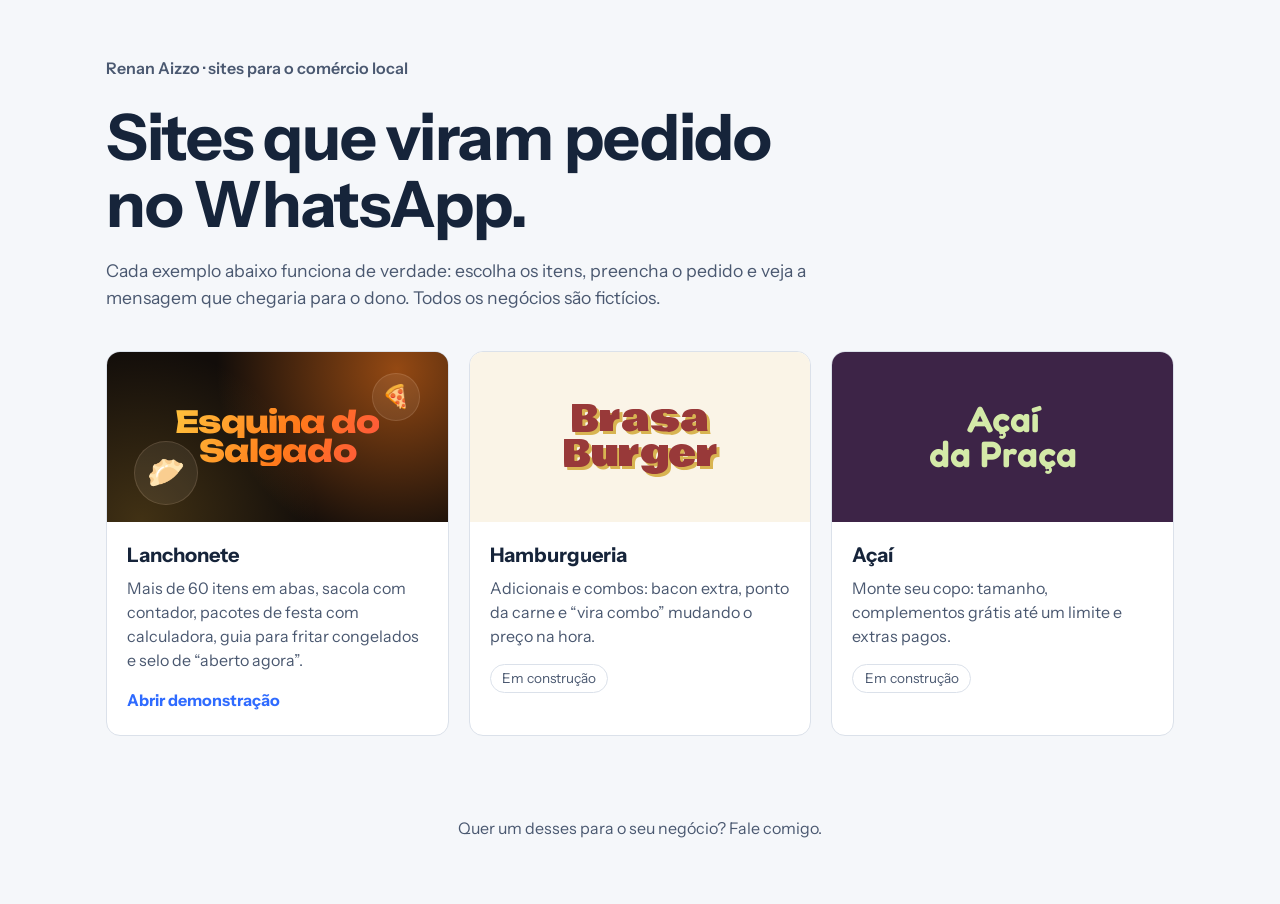
==== index.html @ 46c60963 "Vitrine: cartão da lanchonete com o visual novo; hamburgueria em outras cores A miniatura da lanchon" ====
<!DOCTYPE html>
<html lang="pt-BR">
<head>
  <meta charset="UTF-8">
  <meta name="viewport" content="width=device-width, initial-scale=1">
  <title>Vitrine · Sites para o comércio local</title>
  <meta name="description" content="Exemplos de sites com pedido pelo WhatsApp para lanchonetes, hamburguerias e açaís.">

  <link rel="preconnect" href="https://fonts.googleapis.com">
  <link rel="preconnect" href="https://fonts.gstatic.com" crossorigin>
  <!-- Instrument Sans para a vitrine; as outras só aparecem nas miniaturas das demos -->
  <link href="https://fonts.googleapis.com/css2?family=Instrument+Sans:wght@400;600;700&family=Unbounded:wght@800&family=Bowlby+One&family=Fredoka:wght@600&display=swap" rel="stylesheet">

  <link rel="stylesheet" href="css/vitrine.css">
</head>
<body>

  <header class="topo">
    <p class="topo__marca">Renan Aizzo · sites para o comércio local</p>
    <h1 class="topo__titulo">Sites que viram pedido no WhatsApp.</h1>
    <p class="topo__texto">
      Cada exemplo abaixo funciona de verdade: escolha os itens, preencha o pedido e veja
      a mensagem que chegaria para o dono. Todos os negócios são fictícios.
    </p>
  </header>

  <main class="vitrine">
    <ul class="vitrine__lista">

      <!-- CARTÃO 1: pronto -->
      <li class="cartao">
        <a class="cartao__link" href="demos/lanchonete/index.html">
          <!-- Miniatura: um "pedacinho" do topo da demo (fundo escuro, luz laranja, bolhas com emoji) -->
          <div class="miniatura miniatura--lanchonete" aria-hidden="true">
            <span class="miniatura__nome">Esquina do<br>Salgado</span>
            <span class="miniatura__bolha miniatura__bolha--1">🥟</span>
            <span class="miniatura__bolha miniatura__bolha--2">🍕</span>
          </div>
          <div class="cartao__texto">
            <h2>Lanchonete</h2>
            <p>Mais de 60 itens em abas, sacola com contador, pacotes de festa com calculadora, guia para fritar congelados e selo de “aberto agora”.</p>
            <span class="cartao__acao">Abrir demonstração</span>
          </div>
        </a>
      </li>

      <!-- CARTÃO 2: próximo -->
      <li class="cartao cartao--em-breve">
        <div class="miniatura miniatura--hamburgueria" aria-hidden="true">
          <span class="miniatura__nome">Brasa<br>Burger</span>
        </div>
        <div class="cartao__texto">
          <h2>Hamburgueria</h2>
          <p>Adicionais e combos: bacon extra, ponto da carne e “vira combo” mudando o preço na hora.</p>
          <span class="cartao__selo">Em construção</span>
        </div>
      </li>

      <!-- CARTÃO 3: depois -->
      <li class="cartao cartao--em-breve">
        <div class="miniatura miniatura--acai" aria-hidden="true">
          <span class="miniatura__nome">Açaí<br>da Praça</span>
        </div>
        <div class="cartao__texto">
          <h2>Açaí</h2>
          <p>Monte seu copo: tamanho, complementos grátis até um limite e extras pagos.</p>
          <span class="cartao__selo">Em construção</span>
        </div>
      </li>

    </ul>
  </main>

  <footer class="rodape">
    <p>Quer um desses para o seu negócio? <!-- TROQUE: seu contato quando for publicar --> Fale comigo.</p>
  </footer>

</body>
</html>
---- css/vitrine.css ----
/*
  vitrine.css — APARÊNCIA DA VITRINE
  A vitrine é discreta de propósito: quem tem que brilhar são as demos.
*/

:root {
  --marinho: #16243a;
  --marinho-suave: #4a5870;
  --fundo: #f5f7fa;
  --branco: #ffffff;
  --borda: #dbe1ea;
  --destaque: #2f6bff;
  --fonte: "Instrument Sans", system-ui, sans-serif;
}

*, *::before, *::after { box-sizing: border-box; }

body {
  margin: 0;
  font-family: var(--fonte);
  line-height: 1.5;
  color: var(--marinho);
  background: var(--fundo);
}

:focus-visible { outline: 3px solid var(--destaque); outline-offset: 3px; }

/* ---------- Topo ---------- */
.topo {
  max-width: 1100px;
  margin: 0 auto;
  padding: 3.5rem 1rem 2.5rem;
}
.topo__marca { margin: 0 0 1.5rem; font-weight: 600; color: var(--marinho-suave); }
.topo__titulo {
  margin: 0;
  max-width: 16ch;              /* quebra o título em linhas curtas */
  font-size: clamp(2.2rem, 7vw, 4rem);
  font-weight: 700;
  line-height: 1.05;
  letter-spacing: -0.02em;
}
.topo__texto { max-width: 60ch; margin: 1.25rem 0 0; font-size: 1.1rem; color: var(--marinho-suave); }

/* ---------- Lista de cartões ---------- */
.vitrine { max-width: 1100px; margin: 0 auto; padding: 0 1rem 3rem; }
.vitrine__lista {
  list-style: none; margin: 0; padding: 0;
  display: grid;
  gap: 1.25rem;
  /* Quantas colunas couberem, cada uma com no mínimo 280px */
  grid-template-columns: repeat(auto-fill, minmax(280px, 1fr));
}

.cartao {
  background: var(--branco);
  border: 1px solid var(--borda);
  border-radius: 14px;
  overflow: hidden;
}
.cartao__link { display: block; color: inherit; text-decoration: none; height: 100%; }
.cartao__link:hover .cartao__acao { text-decoration: underline; }
.cartao__texto { padding: 1.1rem 1.25rem 1.4rem; }
.cartao__texto h2 { margin: 0 0 0.4rem; font-size: 1.25rem; }
.cartao__texto p { margin: 0 0 1rem; color: var(--marinho-suave); }
.cartao__acao { font-weight: 700; color: var(--destaque); }
.cartao__selo {
  display: inline-block;
  padding: 0.2rem 0.7rem;
  border: 1px solid var(--borda);
  border-radius: 999px;
  font-size: 0.85rem;
  color: var(--marinho-suave);
}
.cartao--em-breve .miniatura { filter: saturate(0.55); }

/* ---------- Miniaturas: cada uma usa a identidade da sua demo ---------- */
.miniatura {
  height: 170px;
  display: grid;
  place-items: center;
  text-align: center;
}
.miniatura__nome { font-size: 2.3rem; line-height: 0.95; }

/* Lanchonete: tema escuro "brasa" (mesmas cores da demo) */
.miniatura--lanchonete {
  position: relative;
  overflow: hidden;
  background:
    radial-gradient(circle at 85% 10%, rgba(255, 122, 26, 0.55), transparent 55%),
    radial-gradient(circle at 10% 100%, rgba(255, 194, 61, 0.2), transparent 50%),
    #120d0a;
}
.miniatura--lanchonete .miniatura__nome {
  position: relative;
  z-index: 1;
  font-family: "Unbounded", sans-serif;
  font-weight: 800;
  font-size: 1.9rem;
  letter-spacing: -0.03em;
  /* Texto pintado com degradê */
  background: linear-gradient(120deg, #ffc23d, #ff7a1a 55%, #ff5440);
  -webkit-background-clip: text;
  background-clip: text;
  color: transparent;
}
.miniatura__bolha {
  position: absolute;
  display: grid;
  place-items: center;
  border-radius: 50%;
  background: rgba(255, 236, 220, 0.08);
  border: 1px solid rgba(255, 214, 180, 0.15);
}
.miniatura__bolha--1 { width: 64px; height: 64px; font-size: 1.9rem; left: 8%; bottom: 10%; }
.miniatura__bolha--2 { width: 48px; height: 48px; font-size: 1.4rem; right: 8%; top: 12%; }

/* Hamburgueria: claro, vermelho e mostarda (estilo "diner"), para não repetir o escuro/laranja da lanchonete */
.miniatura--hamburgueria {
  background: #fff4dc;
}
.miniatura--hamburgueria .miniatura__nome {
  font-family: "Bowlby One", sans-serif;
  color: #d62828;
  text-shadow: 3px 3px 0 #f4b400;
}

.miniatura--acai {
  background: #4b1d5e;
}
.miniatura--acai .miniatura__nome {
  font-family: "Fredoka", sans-serif;
  font-weight: 600;
  color: #c9f27a;
}

.rodape { padding: 1rem 1rem 3rem; text-align: center; color: var(--marinho-suave); }
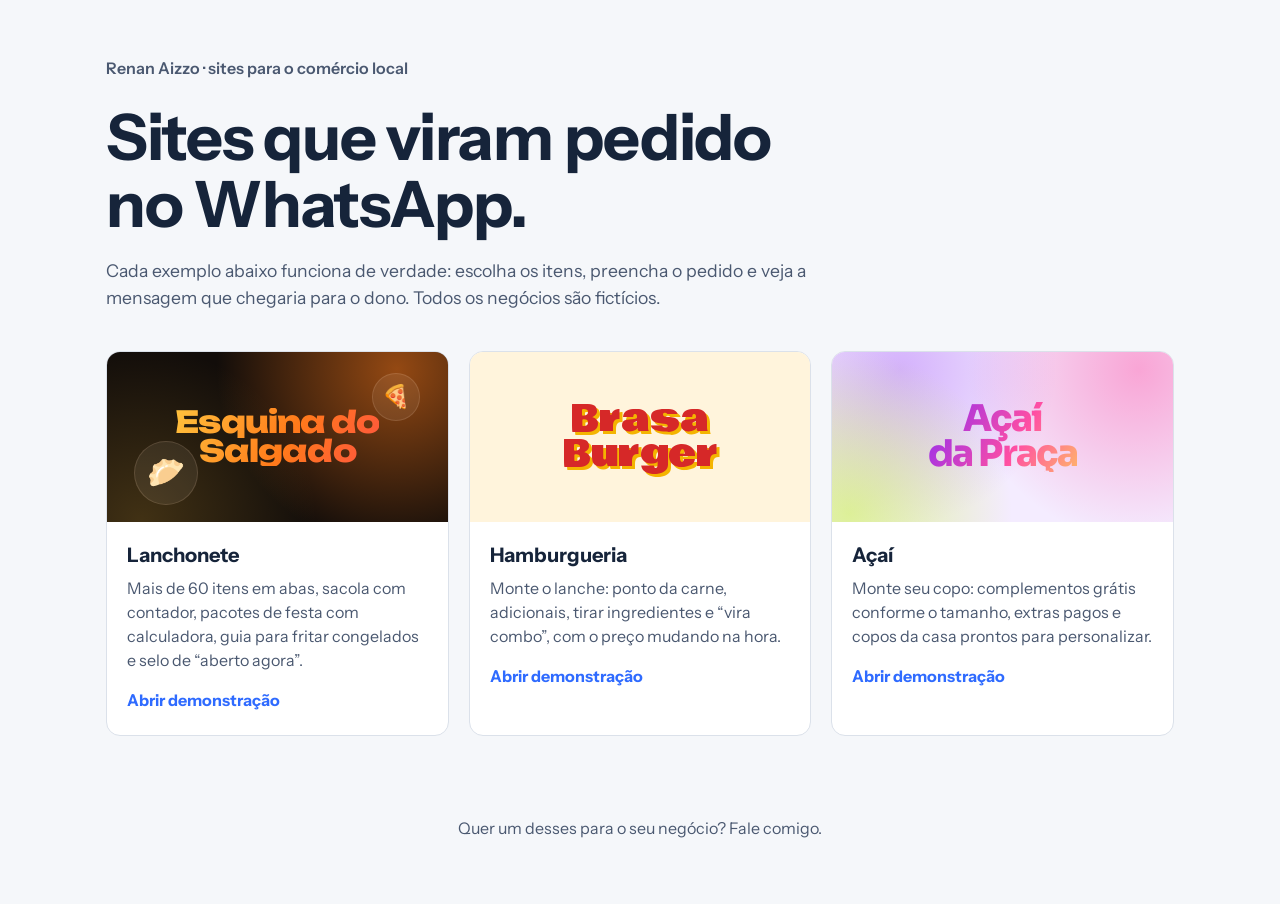
==== commit a233cfb9: "Vitrine: hamburgueria e açaí publicados nos cartões; README e CLAUDE.md atualizados Co-Authored-By: " ====
--- a/index.html
+++ b/index.html
@@ -9,7 +9,7 @@
   <link rel="preconnect" href="https://fonts.googleapis.com">
   <link rel="preconnect" href="https://fonts.gstatic.com" crossorigin>
   <!-- Instrument Sans para a vitrine; as outras só aparecem nas miniaturas das demos -->
-  <link href="https://fonts.googleapis.com/css2?family=Instrument+Sans:wght@400;600;700&family=Unbounded:wght@800&family=Bowlby+One&family=Fredoka:wght@600&display=swap" rel="stylesheet">
+  <link href="https://fonts.googleapis.com/css2?family=Instrument+Sans:wght@400;600;700&family=Unbounded:wght@800&family=Bowlby+One&family=Sora:wght@800&display=swap" rel="stylesheet">
 
   <link rel="stylesheet" href="css/vitrine.css">
 </head>
@@ -44,28 +44,32 @@
         </a>
       </li>
 
-      <!-- CARTÃO 2: próximo -->
-      <li class="cartao cartao--em-breve">
-        <div class="miniatura miniatura--hamburgueria" aria-hidden="true">
-          <span class="miniatura__nome">Brasa<br>Burger</span>
-        </div>
-        <div class="cartao__texto">
-          <h2>Hamburgueria</h2>
-          <p>Adicionais e combos: bacon extra, ponto da carne e “vira combo” mudando o preço na hora.</p>
-          <span class="cartao__selo">Em construção</span>
-        </div>
+      <!-- CARTÃO 2 -->
+      <li class="cartao">
+        <a class="cartao__link" href="demos/hamburgueria/index.html">
+          <div class="miniatura miniatura--hamburgueria" aria-hidden="true">
+            <span class="miniatura__nome">Brasa<br>Burger</span>
+          </div>
+          <div class="cartao__texto">
+            <h2>Hamburgueria</h2>
+            <p>Monte o lanche: ponto da carne, adicionais, tirar ingredientes e “vira combo”, com o preço mudando na hora.</p>
+            <span class="cartao__acao">Abrir demonstração</span>
+          </div>
+        </a>
       </li>
 
-      <!-- CARTÃO 3: depois -->
-      <li class="cartao cartao--em-breve">
-        <div class="miniatura miniatura--acai" aria-hidden="true">
-          <span class="miniatura__nome">Açaí<br>da Praça</span>
-        </div>
-        <div class="cartao__texto">
-          <h2>Açaí</h2>
-          <p>Monte seu copo: tamanho, complementos grátis até um limite e extras pagos.</p>
-          <span class="cartao__selo">Em construção</span>
-        </div>
+      <!-- CARTÃO 3 -->
+      <li class="cartao">
+        <a class="cartao__link" href="demos/acai/index.html">
+          <div class="miniatura miniatura--acai" aria-hidden="true">
+            <span class="miniatura__nome">Açaí<br>da Praça</span>
+          </div>
+          <div class="cartao__texto">
+            <h2>Açaí</h2>
+            <p>Monte seu copo: complementos grátis conforme o tamanho, extras pagos e copos da casa prontos para personalizar.</p>
+            <span class="cartao__acao">Abrir demonstração</span>
+          </div>
+        </a>
       </li>
 
     </ul>
--- a/css/vitrine.css
+++ b/css/vitrine.css
@@ -126,13 +126,22 @@
   text-shadow: 3px 3px 0 #f4b400;
 }
 
+/* Açaí: claro "holográfico" (mesmas cores da demo) */
 .miniatura--acai {
-  background: #4b1d5e;
+  background:
+    radial-gradient(circle at 90% 10%, rgba(255, 79, 163, 0.45), transparent 50%),
+    radial-gradient(circle at 5% 95%, rgba(198, 244, 50, 0.5), transparent 45%),
+    radial-gradient(circle at 20% 10%, rgba(139, 44, 245, 0.3), transparent 50%),
+    #f4ecff;
 }
 .miniatura--acai .miniatura__nome {
-  font-family: "Fredoka", sans-serif;
-  font-weight: 600;
-  color: #c9f27a;
+  font-family: "Sora", sans-serif;
+  font-weight: 800;
+  letter-spacing: -0.05em;
+  background: linear-gradient(120deg, #8b2cf5, #ff4fa3 60%, #ffb36b);
+  -webkit-background-clip: text;
+  background-clip: text;
+  color: transparent;
 }
 
 .rodape { padding: 1rem 1rem 3rem; text-align: center; color: var(--marinho-suave); }
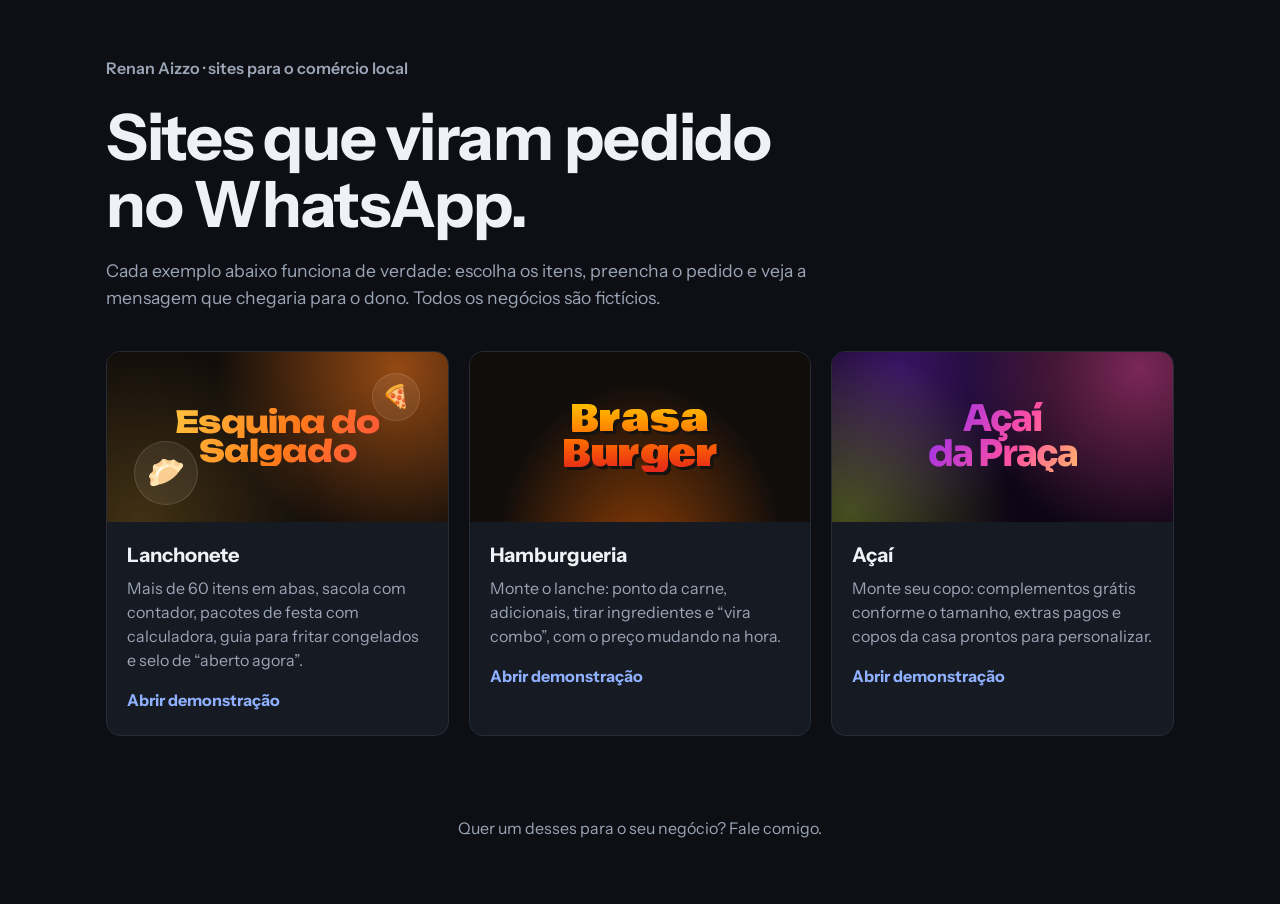
==== commit bcfabc00: "Pronto para compartilhar: prévias de link, ícones, volta à vitrine e correção no celular - Open Grap" ====
--- a/index.html
+++ b/index.html
@@ -5,6 +5,20 @@
   <meta name="viewport" content="width=device-width, initial-scale=1">
   <title>Vitrine · Sites para o comércio local</title>
   <meta name="description" content="Exemplos de sites com pedido pelo WhatsApp para lanchonetes, hamburguerias e açaís.">
+
+  <!-- PRÉVIA DO LINK (Open Graph): o que aparece ao colar o link no WhatsApp/redes.
+       A imagem precisa de endereço COMPLETO, porque quem busca é o WhatsApp, de fora. -->
+  <meta property="og:type" content="website">
+  <meta property="og:title" content="Sites que viram pedido no WhatsApp">
+  <meta property="og:description" content="Três exemplos funcionando: lanchonete, hamburgueria e açaí. Escolha, monte o pedido e veja a mensagem pronta.">
+  <meta property="og:image" content="https://renanvibecoding-star.github.io/vitrine/img/previa-vitrine.jpg">
+  <meta property="og:image:width" content="1200">
+  <meta property="og:image:height" content="630">
+  <meta property="og:url" content="https://renanvibecoding-star.github.io/vitrine/">
+  <meta name="twitter:card" content="summary_large_image">
+  <meta name="theme-color" content="#0d0f14">
+  <!-- Ícone da aba: um emoji dentro de um SVG, sem precisar de arquivo de imagem -->
+  <link rel="icon" href="data:image/svg+xml,<svg xmlns='http://www.w3.org/2000/svg' viewBox='0 0 100 100'><text y='.9em' font-size='90'>🛍️</text></svg>">
 
   <link rel="preconnect" href="https://fonts.googleapis.com">
   <link rel="preconnect" href="https://fonts.gstatic.com" crossorigin>
--- a/css/vitrine.css
+++ b/css/vitrine.css
@@ -1,16 +1,19 @@
 /*
   vitrine.css — APARÊNCIA DA VITRINE
   A vitrine é discreta de propósito: quem tem que brilhar são as demos.
+  Tema escuro em GRAFITE neutro (sem cor própria), para não competir com as miniaturas.
+  Os nomes das variáveis vêm da versão clara; os valores agora são do tema escuro.
 */
 
 :root {
-  --marinho: #16243a;
-  --marinho-suave: #4a5870;
-  --fundo: #f5f7fa;
-  --branco: #ffffff;
-  --borda: #dbe1ea;
-  --destaque: #2f6bff;
+  --marinho: #eef1f6;          /* texto principal (claro) */
+  --marinho-suave: #9ba5b6;
+  --fundo: #0d0f14;            /* grafite quase preto */
+  --branco: #161a22;           /* fundo dos cartões */
+  --borda: #262c38;
+  --destaque: #8fb0ff;         /* azul claro: lê bem no escuro */
   --fonte: "Instrument Sans", system-ui, sans-serif;
+  color-scheme: dark;
 }
 
 *, *::before, *::after { box-sizing: border-box; }
@@ -57,7 +60,10 @@
   border: 1px solid var(--borda);
   border-radius: 14px;
   overflow: hidden;
+  transition: transform 0.2s, border-color 0.2s;
 }
+/* O cartão sobe um pouco ao passar o mouse (só os que são link) */
+.cartao:has(.cartao__link:hover) { transform: translateY(-4px); border-color: #3a4252; }
 .cartao__link { display: block; color: inherit; text-decoration: none; height: 100%; }
 .cartao__link:hover .cartao__acao { text-decoration: underline; }
 .cartao__texto { padding: 1.1rem 1.25rem 1.4rem; }
@@ -116,23 +122,30 @@
 .miniatura__bolha--1 { width: 64px; height: 64px; font-size: 1.9rem; left: 8%; bottom: 10%; }
 .miniatura__bolha--2 { width: 48px; height: 48px; font-size: 1.4rem; right: 8%; top: 12%; }
 
-/* Hamburgueria: claro, vermelho e mostarda (estilo "diner"), para não repetir o escuro/laranja da lanchonete */
+/* Hamburgueria: carvão com letras de fogo e brilho de brasa embaixo */
 .miniatura--hamburgueria {
-  background: #fff4dc;
+  background:
+    radial-gradient(ellipse at 50% 120%, rgba(255, 106, 0, 0.5), transparent 60%),
+    #110d0b;
 }
 .miniatura--hamburgueria .miniatura__nome {
   font-family: "Bowlby One", sans-serif;
-  color: #d62828;
-  text-shadow: 3px 3px 0 #f4b400;
+  /* Letras pintadas com o degradê de fogo; a sombra preta vem do "drop-shadow"
+     (text-shadow cobriria o degradê) */
+  background: linear-gradient(0deg, #e3261b, #ff6a00 45%, #ffc300);
+  -webkit-background-clip: text;
+  background-clip: text;
+  color: transparent;
+  filter: drop-shadow(3px 3px 0 #161210);
 }
 
-/* Açaí: claro "holográfico" (mesmas cores da demo) */
+/* Açaí: roxo escuro "holográfico" (mesmas cores da demo) */
 .miniatura--acai {
   background:
     radial-gradient(circle at 90% 10%, rgba(255, 79, 163, 0.45), transparent 50%),
-    radial-gradient(circle at 5% 95%, rgba(198, 244, 50, 0.5), transparent 45%),
-    radial-gradient(circle at 20% 10%, rgba(139, 44, 245, 0.3), transparent 50%),
-    #f4ecff;
+    radial-gradient(circle at 5% 95%, rgba(198, 244, 50, 0.3), transparent 45%),
+    radial-gradient(circle at 20% 10%, rgba(139, 44, 245, 0.35), transparent 50%),
+    #0e0616;
 }
 .miniatura--acai .miniatura__nome {
   font-family: "Sora", sans-serif;
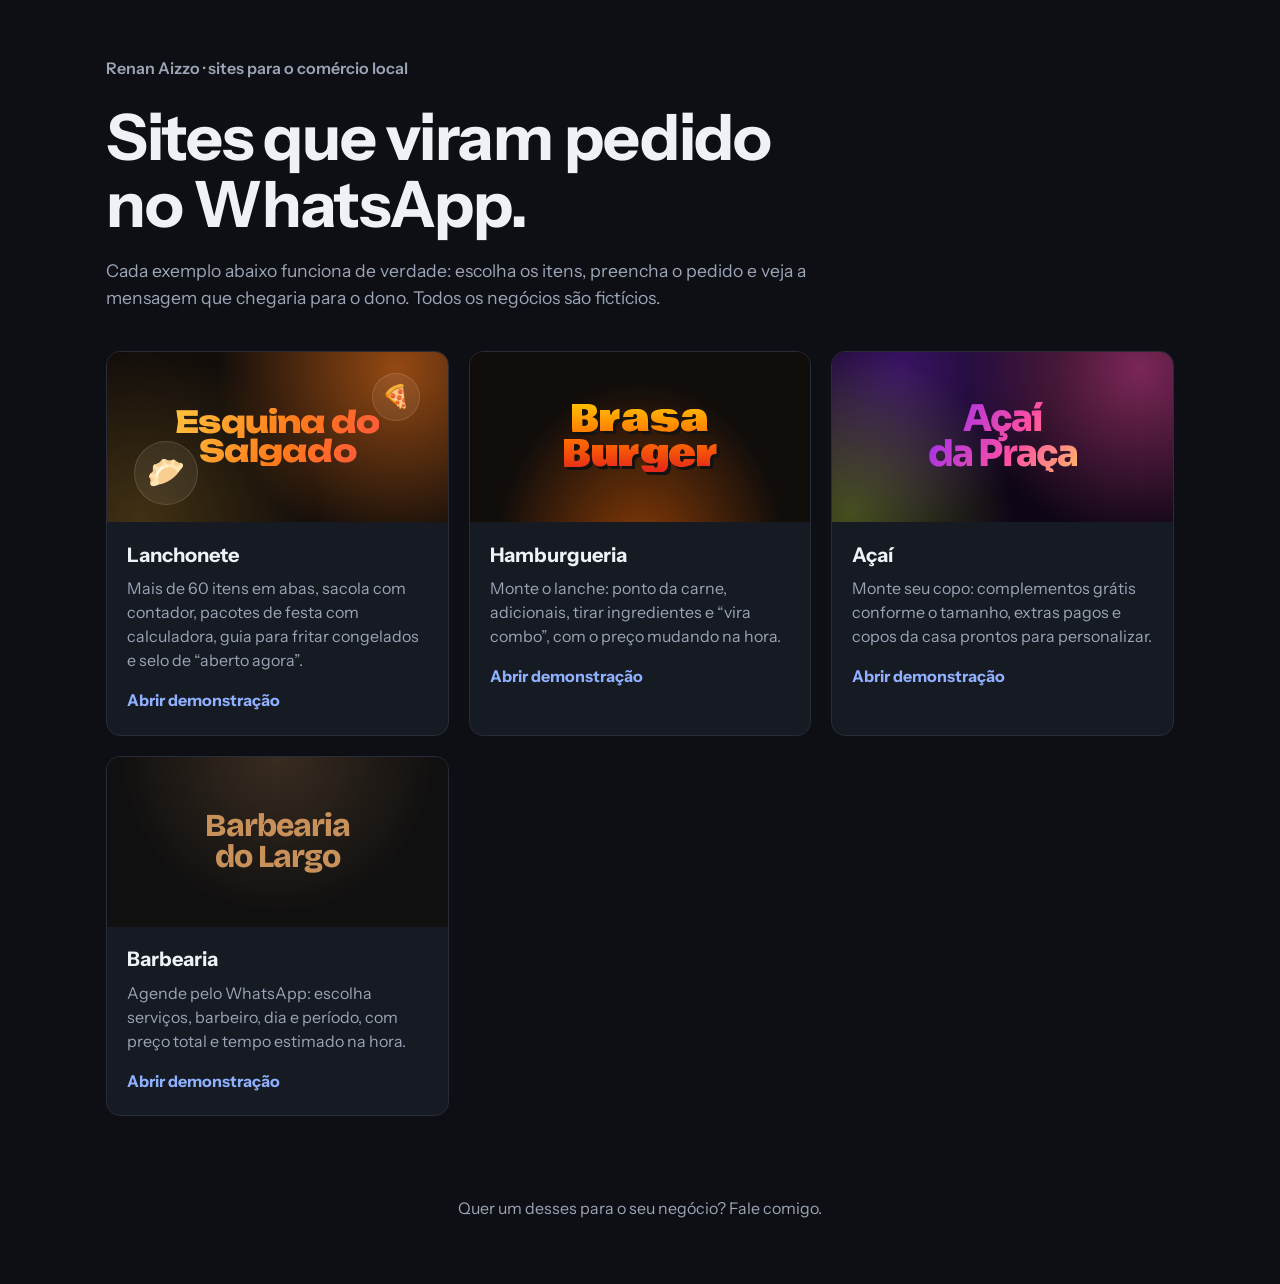
==== commit 6db1baba: "Barbearia: demo de agendamento pelo WhatsApp + 4º cartão na vitrine - Serviços com preço e duração, " ====
--- a/index.html
+++ b/index.html
@@ -4,26 +4,27 @@
   <meta charset="UTF-8">
   <meta name="viewport" content="width=device-width, initial-scale=1">
   <title>Vitrine · Sites para o comércio local</title>
-  <meta name="description" content="Exemplos de sites com pedido pelo WhatsApp para lanchonetes, hamburguerias e açaís.">
+  <meta name="description" content="Exemplos de sites com pedido e agendamento pelo WhatsApp para lanchonetes, hamburguerias, açaís e barbearias.">
 
   <!-- PRÉVIA DO LINK (Open Graph): o que aparece ao colar o link no WhatsApp/redes.
        A imagem precisa de endereço COMPLETO, porque quem busca é o WhatsApp, de fora. -->
+  <meta name="author" content="Renan Aizzo">
+  <meta property="og:site_name" content="Renan Aizzo · sites para o comércio local">
   <meta property="og:type" content="website">
   <meta property="og:title" content="Sites que viram pedido no WhatsApp">
-  <meta property="og:description" content="Três exemplos funcionando: lanchonete, hamburgueria e açaí. Escolha, monte o pedido e veja a mensagem pronta.">
+  <meta property="og:description" content="Quatro exemplos funcionando: lanchonete, hamburgueria, açaí e barbearia. Escolha, monte o pedido ou o agendamento e veja a mensagem pronta.">
   <meta property="og:image" content="https://renanvibecoding-star.github.io/vitrine/img/previa-vitrine.jpg">
   <meta property="og:image:width" content="1200">
   <meta property="og:image:height" content="630">
-  <meta property="og:url" content="https://renanvibecoding-star.github.io/vitrine/">
   <meta name="twitter:card" content="summary_large_image">
   <meta name="theme-color" content="#0d0f14">
-  <!-- Ícone da aba: um emoji dentro de um SVG, sem precisar de arquivo de imagem -->
-  <link rel="icon" href="data:image/svg+xml,<svg xmlns='http://www.w3.org/2000/svg' viewBox='0 0 100 100'><text y='.9em' font-size='90'>🛍️</text></svg>">
+  <!-- Ícone da aba: inicial "R" (Renan Aizzo) num quadrado azul, em SVG, sem emoji -->
+  <link rel="icon" href="data:image/svg+xml,<svg xmlns='http://www.w3.org/2000/svg' viewBox='0 0 32 32'><rect width='32' height='32' rx='7' fill='%238fb0ff'/><text x='16' y='23' font-family='Arial,sans-serif' font-size='20' font-weight='700' text-anchor='middle' fill='%230d0f14'>R</text></svg>">
 
   <link rel="preconnect" href="https://fonts.googleapis.com">
   <link rel="preconnect" href="https://fonts.gstatic.com" crossorigin>
   <!-- Instrument Sans para a vitrine; as outras só aparecem nas miniaturas das demos -->
-  <link href="https://fonts.googleapis.com/css2?family=Instrument+Sans:wght@400;600;700&family=Unbounded:wght@800&family=Bowlby+One&family=Sora:wght@800&display=swap" rel="stylesheet">
+  <link href="https://fonts.googleapis.com/css2?family=Instrument+Sans:wght@400;600;700&family=Unbounded:wght@800&family=Bowlby+One&family=Sora:wght@800&family=Bricolage+Grotesque:opsz,wght@12..96,800&display=swap" rel="stylesheet">
 
   <link rel="stylesheet" href="css/vitrine.css">
 </head>
@@ -86,6 +87,20 @@
         </a>
       </li>
 
+      <!-- CARTÃO 4 -->
+      <li class="cartao">
+        <a class="cartao__link" href="demos/barbearia/index.html">
+          <div class="miniatura miniatura--barbearia" aria-hidden="true">
+            <span class="miniatura__nome">Barbearia<br>do Largo</span>
+          </div>
+          <div class="cartao__texto">
+            <h2>Barbearia</h2>
+            <p>Agende pelo WhatsApp: escolha serviços, barbeiro, dia e período, com preço total e tempo estimado na hora.</p>
+            <span class="cartao__acao">Abrir demonstração</span>
+          </div>
+        </a>
+      </li>
+
     </ul>
   </main>
 
--- a/css/vitrine.css
+++ b/css/vitrine.css
@@ -157,4 +157,18 @@
   color: transparent;
 }
 
+/* Barbearia: carvão quente com letras cobre (mesmas cores da demo) */
+.miniatura--barbearia {
+  background:
+    radial-gradient(ellipse at 50% 0%, rgba(200, 145, 90, 0.22), transparent 65%),
+    #111010;
+}
+.miniatura--barbearia .miniatura__nome {
+  font-family: "Bricolage Grotesque", sans-serif;
+  font-weight: 800;
+  font-size: 2rem;
+  letter-spacing: -0.03em;
+  color: #c8915a;
+}
+
 .rodape { padding: 1rem 1rem 3rem; text-align: center; color: var(--marinho-suave); }
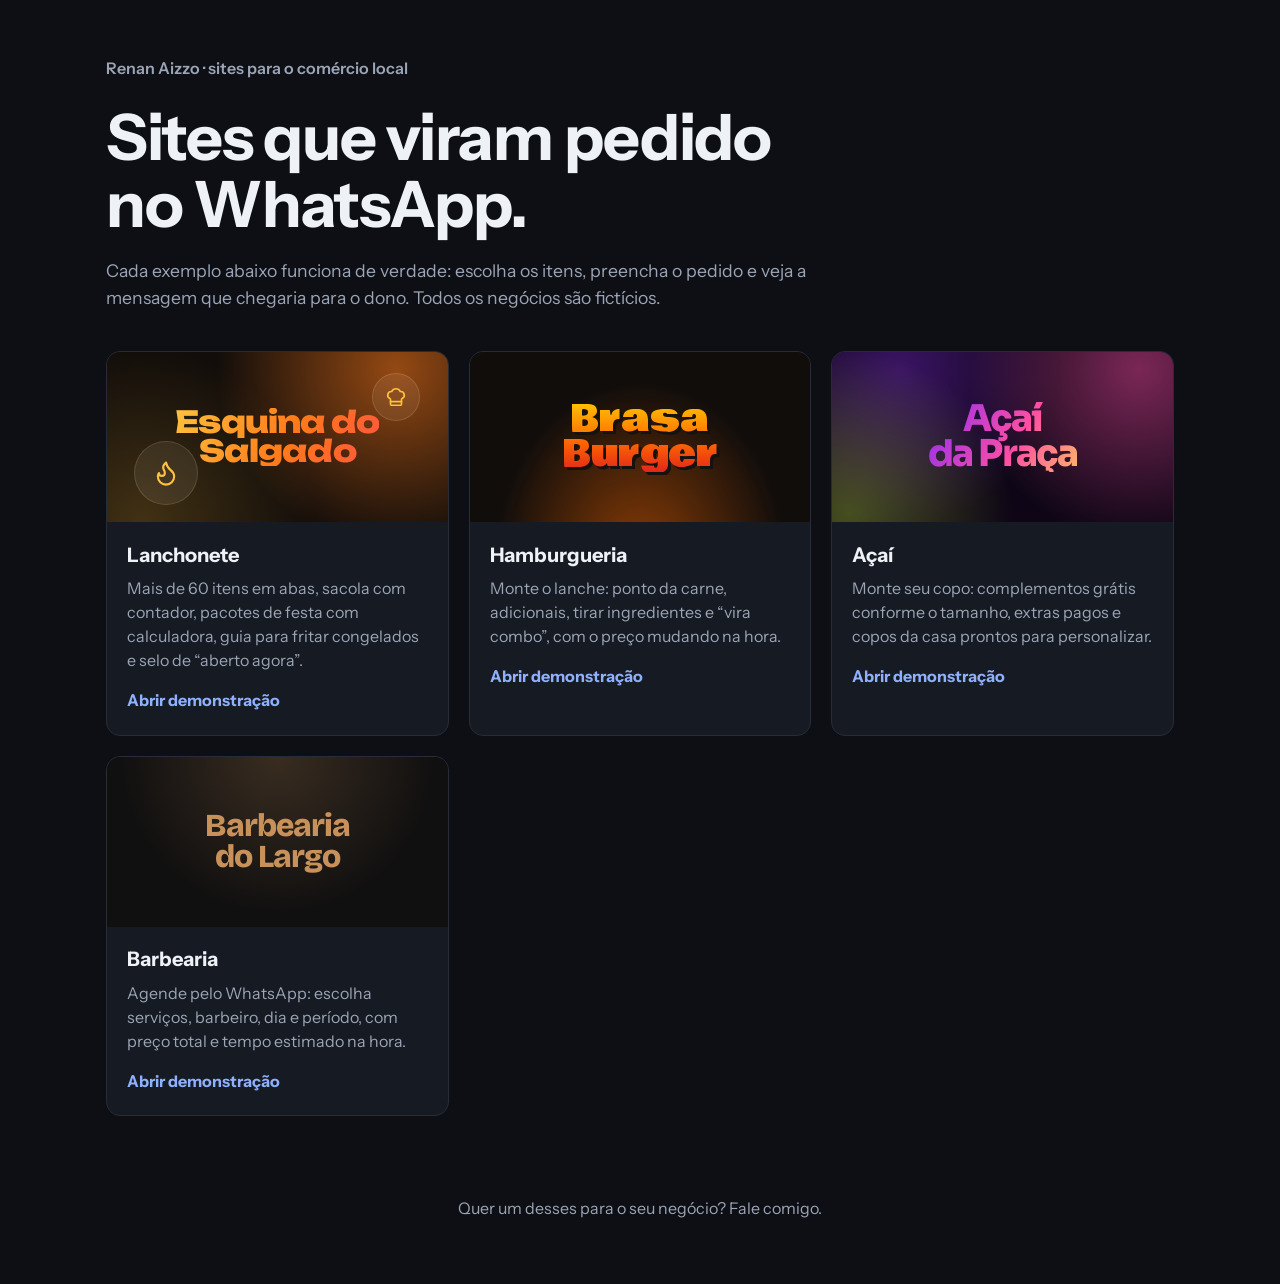
==== commit dfd6a854: "Vitrine e demos: ícones Lucide e favicons com inicial no lugar de emojis Co-Authored-By: Claude Opus" ====
--- a/index.html
+++ b/index.html
@@ -45,11 +45,11 @@
       <!-- CARTÃO 1: pronto -->
       <li class="cartao">
         <a class="cartao__link" href="demos/lanchonete/index.html">
-          <!-- Miniatura: um "pedacinho" do topo da demo (fundo escuro, luz laranja, bolhas com emoji) -->
+          <!-- Miniatura: um "pedacinho" do topo da demo (fundo escuro, luz laranja, bolhas com ícones Lucide da própria demo) -->
           <div class="miniatura miniatura--lanchonete" aria-hidden="true">
             <span class="miniatura__nome">Esquina do<br>Salgado</span>
-            <span class="miniatura__bolha miniatura__bolha--1">🥟</span>
-            <span class="miniatura__bolha miniatura__bolha--2">🍕</span>
+            <span class="miniatura__bolha miniatura__bolha--1"><svg width="28" height="28" viewBox="0 0 24 24" fill="none" stroke="currentColor" stroke-width="1.8" stroke-linecap="round" stroke-linejoin="round"><path d="M8.5 14.5A2.5 2.5 0 0 0 11 12c0-1.38-.5-2-1-3-1.07-2.14-.22-4.05 2-6 .5 2.5 2 4.9 4 6.5 2 1.6 3 3.5 3 5.5a7 7 0 1 1-14 0c0-1.15.43-2.29 1-3a2.5 2.5 0 0 0 2.5 2.5z"/></svg></span>
+            <span class="miniatura__bolha miniatura__bolha--2"><svg width="22" height="22" viewBox="0 0 24 24" fill="none" stroke="currentColor" stroke-width="1.8" stroke-linecap="round" stroke-linejoin="round"><path d="M17 21a1 1 0 0 0 1-1v-5.35c0-.46.32-.84.73-1.04a4 4 0 0 0-2.13-7.59 5 5 0 0 0-9.19 0 4 4 0 0 0-2.13 7.59c.41.2.73.58.73 1.04V20a1 1 0 0 0 1 1Z"/><path d="M6 17h12"/></svg></span>
           </div>
           <div class="cartao__texto">
             <h2>Lanchonete</h2>
--- a/css/vitrine.css
+++ b/css/vitrine.css
@@ -118,6 +118,7 @@
   border-radius: 50%;
   background: rgba(255, 236, 220, 0.08);
   border: 1px solid rgba(255, 214, 180, 0.15);
+  color: #ffc23d;   /* ícone âmbar, como na demo */
 }
 .miniatura__bolha--1 { width: 64px; height: 64px; font-size: 1.9rem; left: 8%; bottom: 10%; }
 .miniatura__bolha--2 { width: 48px; height: 48px; font-size: 1.4rem; right: 8%; top: 12%; }
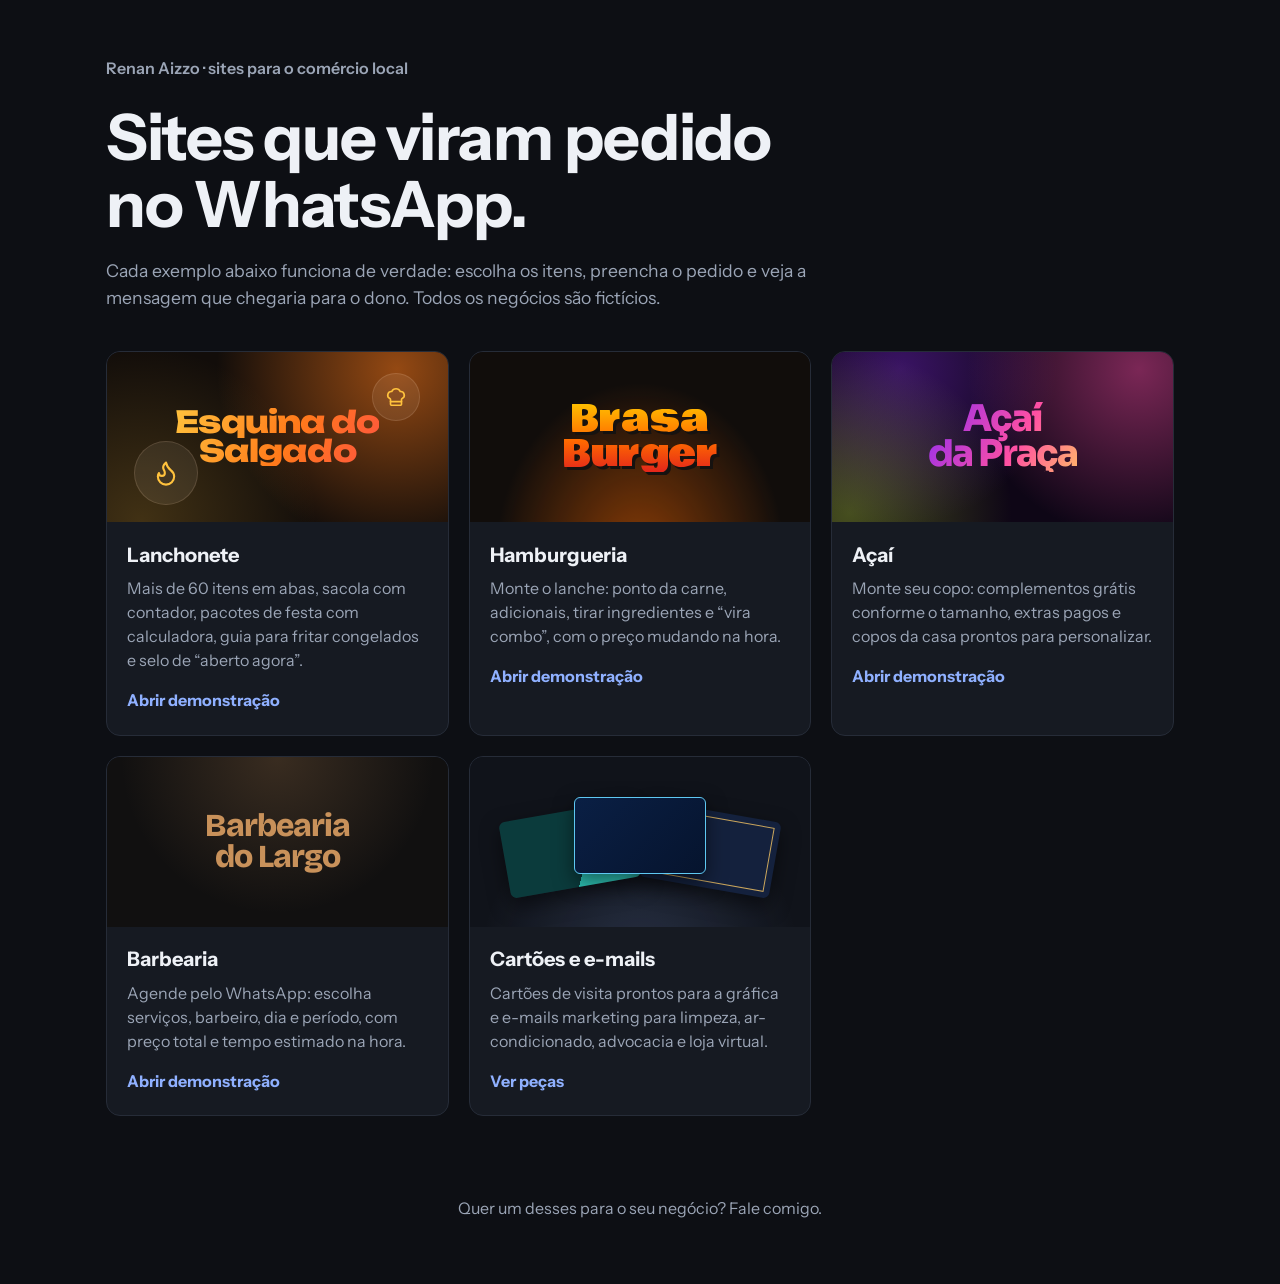
==== commit 7b1bb788: "Vitrine: página de cartões de visita e e-mails marketing Co-Authored-By: Claude Opus 5.5 <noreply@an" ====
--- a/index.html
+++ b/index.html
@@ -101,6 +101,23 @@
         </a>
       </li>
 
+      <!-- CARTÃO 5: peças gráficas (cartões de visita e e-mails) -->
+      <li class="cartao">
+        <a class="cartao__link" href="design/index.html">
+          <!-- Miniatura: três cartõezinhos empilhados nas cores das marcas -->
+          <div class="miniatura miniatura--design" aria-hidden="true">
+            <span class="mini-cartao mini-cartao--1"></span>
+            <span class="mini-cartao mini-cartao--2"></span>
+            <span class="mini-cartao mini-cartao--3"></span>
+          </div>
+          <div class="cartao__texto">
+            <h2>Cartões e e-mails</h2>
+            <p>Cartões de visita prontos para a gráfica e e-mails marketing para limpeza, ar-condicionado, advocacia e loja virtual.</p>
+            <span class="cartao__acao">Ver peças</span>
+          </div>
+        </a>
+      </li>
+
     </ul>
   </main>
 
--- a/css/vitrine.css
+++ b/css/vitrine.css
@@ -172,4 +172,21 @@
   color: #c8915a;
 }
 
+/* Peças gráficas: três cartões de visita em leque, nas cores das marcas */
+.miniatura--design {
+  position: relative;
+  overflow: hidden;
+  background: radial-gradient(circle at 50% 120%, rgba(143, 176, 255, 0.18), transparent 60%), #10131a;
+}
+.mini-cartao {
+  position: absolute;
+  width: 132px;
+  height: 77px;               /* proporção 90 × 50 mm */
+  border-radius: 6px;
+  box-shadow: 0 8px 20px rgba(0, 0, 0, 0.5);
+}
+.mini-cartao--1 { background: linear-gradient(115deg, #0B3B3C 62%, #2EC4B6 62%); transform: translate(-70px, 8px) rotate(-10deg); }
+.mini-cartao--2 { background: linear-gradient(135deg, #0A1F44, #06142E); border: 1px solid #5EC8F2; transform: translate(0, -6px); z-index: 1; }
+.mini-cartao--3 { background: #14213D; outline: 1px solid #C9A55C; outline-offset: -7px; transform: translate(70px, 8px) rotate(10deg); }
+
 .rodape { padding: 1rem 1rem 3rem; text-align: center; color: var(--marinho-suave); }
